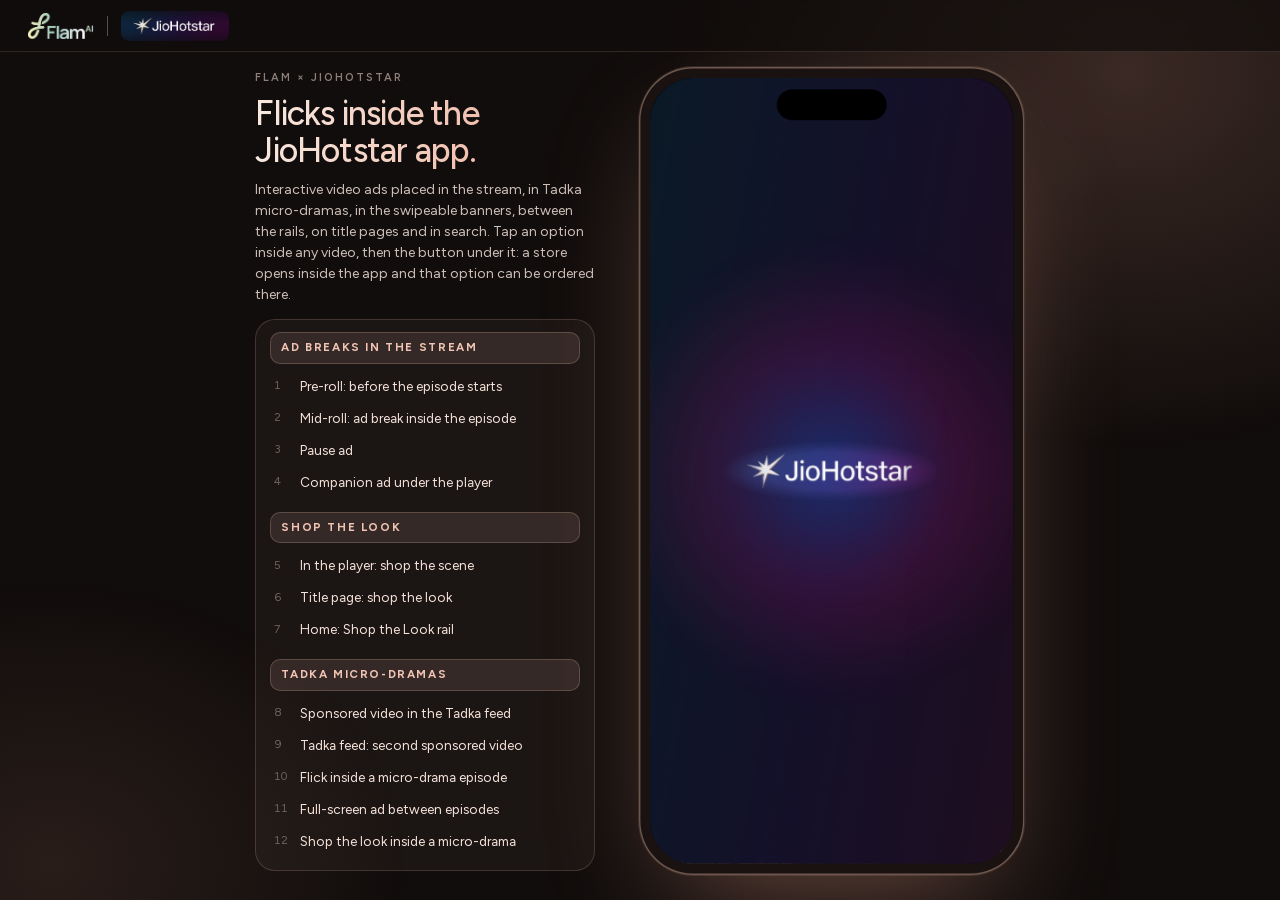
==== index.html @ ad0fd435 "Order inside JioHotstar: store sheet replaces the in-app browser; new tags, none repeated; 16:9 neck" ====
<!doctype html>
<html lang="en">
<head>
<meta charset="utf-8">
<meta name="robots" content="noindex, nofollow">
<meta name="viewport" content="width=device-width, initial-scale=1, viewport-fit=cover">
<meta name="theme-color" content="#0f1014">
<link rel="preconnect" href="https://flicks.flamapp.live" crossorigin>
<link rel="preconnect" href="https://native-ads-dev.appless.workers.dev" crossorigin>
<title>Flicks on JioHotstar</title>
<style>
@font-face{font-family:'Figtree';font-style:normal;font-weight:400 700;font-display:swap;src:url([data-uri]) format('woff2')}
:root{
  --bg:#0f1014;--card:#1b1c22;--card2:#25272f;--line:#2b2d36;--tx:#f2f3f5;--tx2:#b3b7c2;--tx3:#7d8290;
  --blue:#1a6dff;--pink:#e3138b;--grad:linear-gradient(90deg,#1273ff 0%,#7b3cf0 55%,#e3138b 100%);
  --font:-apple-system,BlinkMacSystemFont,"Inter","Segoe UI",Roboto,Helvetica,Arial,sans-serif;
}
*{box-sizing:border-box;-webkit-tap-highlight-color:transparent}
html,body{margin:0;height:100%}
body{color:var(--tx);font:14px/1.35 var(--font);-webkit-font-smoothing:antialiased;overflow:hidden}
button{font:inherit;color:inherit;background:none;border:0;padding:0;cursor:pointer;text-align:inherit}
svg{display:block}input{font:inherit;color:inherit}em{font-style:normal}h1,h2,h3,h4,p{margin:0}
[hidden]{display:none!important}

/* ============ page: side panel + phone ============ */
.page{height:100vh;height:100dvh;display:flex;align-items:center;justify-content:center;gap:44px;padding:20px}
.side{display:flex;flex-direction:column;font-family:'Figtree',var(--font)}
.glist{margin-top:14px;overflow-y:auto;scrollbar-width:thin}
.glist h6{display:flex;align-items:center;gap:6px;text-transform:uppercase}
.gitem{display:flex;gap:9px;align-items:center;width:100%;min-height:32px;padding:5px 10px}
.gitem .n{width:17px;flex:none;font-size:11.5px;font-variant-numeric:tabular-nums}
.phone-slot{position:relative;flex:none}
.phone{position:absolute;left:0;top:0;width:414px;height:868px;padding:12px;border-radius:58px;transform-origin:0 0}
.phone::after{content:"";position:absolute;top:24px;left:50%;width:118px;height:33px;margin-left:-59px;border-radius:20px;background:#000;z-index:80;pointer-events:none}
.gpill,.sx,.gscrim{display:none}

/* ============ app shell ============ */
#app{position:relative;width:390px;height:844px;border-radius:46px;overflow:hidden;background:var(--bg);isolation:isolate}
.sbar{position:absolute;left:0;right:0;top:0;height:50px;display:flex;align-items:center;justify-content:space-between;padding:4px 30px 0 36px;font-weight:650;font-size:15.5px;z-index:70;pointer-events:none;color:#fff}
.sbar .ic{display:flex;gap:6px;align-items:center}
#view{position:absolute;inset:0}
.screen{position:absolute;inset:0;display:flex;flex-direction:column;background:var(--bg)}
.screen.enter{animation:enter .26s cubic-bezier(.2,.8,.2,1)}
.screen.enter-back{animation:enterb .22s cubic-bezier(.2,.8,.2,1)}
@keyframes enter{from{transform:translateX(26px);opacity:.3}to{transform:none;opacity:1}}
@keyframes enterb{from{transform:translateX(-18px);opacity:.4}to{transform:none;opacity:1}}
.stpad{height:50px;flex:none;background:#000}
.top{flex:none;position:relative;z-index:6;background:#000}
.scr{flex:1;overflow-y:auto;overflow-x:hidden;scrollbar-width:none;overscroll-behavior:contain;padding-bottom:128px}
.title .scr,.prod .scr,.watch .scr{padding-bottom:28px}
.scr::-webkit-scrollbar,.row::-webkit-scrollbar,.hero::-webkit-scrollbar,.chips::-webkit-scrollbar,.pager::-webkit-scrollbar{display:none}

/* cuts from the real app, with tap zones */
.slice{position:relative;display:block;width:100%;overflow:hidden}
.slice img{position:absolute;inset:0;width:100%;height:100%;display:block;user-select:none;-webkit-user-select:none}
.hs{position:absolute;border-radius:10px}
.hs:active{background:rgba(255,255,255,.1)}

/* rails */
.sec{padding:14px 0 2px}
.sec h2,.fyh h2,.sh{font-size:16px;font-weight:600;letter-spacing:-.1px;padding:0 12px;margin-bottom:9px}
.sec .sub{font-size:11.5px;color:var(--tx3);padding:0 12px;margin:-5px 0 9px}
.row{display:flex;gap:4px;overflow-x:auto;padding:0 12px 4px;scroll-snap-type:x proximity;scroll-padding:0 12px;scrollbar-width:none;align-items:flex-start}
.row>*{flex:none;scroll-snap-align:start}
.po{width:120px;aspect-ratio:3/4;border-radius:5px;overflow:hidden;background:var(--card);display:block}
.po img,.lt img,.tt img,.ban img{width:100%;height:100%;object-fit:cover;display:block}
.po.tall{aspect-ratio:372/513}
.po:active,.lt:active,.tt:active{filter:brightness(.8)}
.lt{width:182px;display:flex;flex-direction:column;gap:6px}
.lt img{aspect-ratio:564/317;height:auto;border-radius:5px}
.lt span{font-size:11.5px;color:var(--tx2);line-height:1.3;padding:0 2px;display:-webkit-box;-webkit-line-clamp:2;-webkit-box-orient:vertical;overflow:hidden}
.tt{width:120px;border-radius:5px;overflow:hidden;background:var(--card)}
.t10{gap:0}
.tn{display:flex;align-items:flex-end;width:146px}
.tn b{font-size:62px;line-height:.78;font-weight:800;color:var(--bg);-webkit-text-stroke:2px #d7d9df;letter-spacing:-4px;width:36px;text-align:right;margin-right:-6px;position:relative;z-index:1;font-family:Arial,Helvetica,sans-serif}
.tn .po{width:116px}
.chips{display:flex;gap:6px;overflow-x:auto;padding:0 12px 10px;scrollbar-width:none}
.chip{flex:none;height:28px;padding:0 12px;border-radius:7px;border:1px solid #33363f;font-size:12px;color:var(--tx2);background:#17181d;display:flex;align-items:center}
.chip.on{border-color:#e8e9ee;color:#fff;background:#24262d;font-weight:600}
.ban{display:block;width:calc(100% - 24px);margin:12px 12px 2px;border-radius:8px;overflow:hidden}
.ban img{height:auto}

/* Flick slot */
.flick{position:relative;width:100%;aspect-ratio:1/1;overflow:hidden;background:#15161b}
.flick.tall{aspect-ratio:9/16}
.flick.wide{aspect-ratio:16/9}
.flick.r43{aspect-ratio:4/3}
.flick iframe{position:absolute;left:0;top:0;border:0;display:block;transform-origin:0 0}
.fstate{position:absolute;inset:0;display:grid;place-items:center;pointer-events:none;transition:opacity .4s;background:linear-gradient(100deg,#17181d 30%,#262830 50%,#17181d 70%);background-size:300% 100%;animation:shim 1.3s linear infinite;z-index:2}
@keyframes shim{from{background-position:120% 0}to{background-position:-80% 0}}
.fstate.hide{opacity:0}
.fstate.err{animation:none;background:#1d1416;color:#ffc9c9;pointer-events:auto;padding:14px;text-align:center;font-size:12px;line-height:1.45}
.fstate.err b{display:block;font-size:13.5px;margin-bottom:4px;color:#fff}
.fretry{margin-top:8px;display:inline-block;background:#fff;color:#111;border-radius:999px;padding:6px 14px;font-weight:700;font-size:12px;pointer-events:auto}
.fwarn{position:absolute;left:8px;top:8px;font-size:11px;background:#fff6db;color:#6b4c00;border-radius:999px;padding:4px 10px;z-index:3;font-weight:700}
.av{width:28px;height:28px;border-radius:7px;display:grid;place-items:center;color:#fff;font-size:9px;font-weight:900;letter-spacing:-.2px;flex:none;font-style:normal}
.dots{display:flex;gap:4px;align-items:center;margin-left:auto;flex:none}.dots i{width:5px;height:5px;border-radius:50%;background:#555a66;transition:.2s}.dots i.on{background:#fff;width:13px;border-radius:3px}
.pop{animation:pop .45s ease-out}
@keyframes pop{30%{background-color:rgba(255,255,255,.12)}}
.wbtn{height:42px;border-radius:8px;background:#f2f3f5;color:#111318;font-weight:700;font-size:14px;display:flex;align-items:center;justify-content:center;gap:6px;padding:0 16px;width:100%}
.wbtn.sm{height:34px;font-size:12.5px;width:auto;padding:0 14px;flex:none}
.wbtn.ghost{background:rgba(255,255,255,.1);color:#fff;box-shadow:0 0 0 1px rgba(255,255,255,.16) inset}
.wbtn:active,.mbtn:active{filter:brightness(.85)}
.mbtn{height:32px;padding:0 13px;border-radius:7px;background:#2c2e37;color:#fff;font-size:12px;font-weight:600;flex:none;box-shadow:0 0 0 1px rgba(255,255,255,.08) inset}
.spill{font-size:10px;font-weight:700;color:#fff;background:rgba(255,255,255,.14);border-radius:5px;padding:2px 7px;letter-spacing:.02em}

/* swipeable rows: masthead and For You */
.hero{display:flex;gap:10px;overflow-x:auto;padding:10px 12px 6px;scroll-snap-type:x mandatory;scroll-padding:0 12px;scrollbar-width:none;align-items:flex-start}
.hero>*{flex:none;scroll-snap-align:start}
.mcard{width:316px;border-radius:10px;overflow:hidden;background:var(--card)}
.mcard.cut{width:366px}
.mstrip{display:flex;align-items:center;gap:10px;padding:9px 10px;background:var(--card)}
.mt{flex:1;min-width:0;display:flex;flex-direction:column;gap:1px}
.mt b{font-size:12.5px;font-weight:600;white-space:nowrap;overflow:hidden;text-overflow:ellipsis}
.mt span{font-size:10.5px;color:var(--tx3);white-space:nowrap;overflow:hidden;text-overflow:ellipsis}
.hdots{display:flex;gap:4px;justify-content:center;padding:2px 0 4px}.hdots i{width:5px;height:5px;border-radius:50%;background:#3c3f4a;transition:.2s}.hdots i.on{background:#fff;width:14px;border-radius:3px}
.fyh{display:flex;align-items:center;justify-content:space-between;padding:10px 12px 0}
.fyh h2{padding:0;margin:0}.fyh button{color:#d5d7de;width:32px;height:32px;display:grid;place-items:center}
.fcard{width:333px;border-radius:14px;overflow:hidden;background:var(--card)}
.fcard.ad{aspect-ratio:1030/1290;display:flex;flex-direction:column}
.fcard.ad .flick{flex:none}
.fb{flex:1;padding:8px 12px 10px;display:flex;flex-direction:column;justify-content:space-between;gap:4px;background:linear-gradient(#1b1c22,#15161b)}
.fl1{display:flex;align-items:center;gap:8px;font-size:13px}.fl1 .av{width:20px;height:20px;font-size:7px;border-radius:5px}
.fl2{font-size:12px;color:var(--tx2)}.fl2 b{color:#fff}
.fb .wbtn{height:36px}
.bill{margin:14px 12px 2px;border-radius:10px;overflow:hidden;background:var(--card)}

/* Shop the Look rail */
.looks{gap:8px}
.lcard{width:176px;border-radius:10px;overflow:hidden;background:var(--card)}
.lb{padding:8px 9px 10px;display:flex;flex-direction:column;gap:6px}
.l1{display:flex;align-items:center;gap:6px;font-size:12px}.l1 .av{width:18px;height:18px;font-size:6.500px;border-radius:5px}
.l1 b{white-space:nowrap;overflow:hidden;text-overflow:ellipsis}
.l2{display:flex;justify-content:space-between;font-size:12px;color:var(--tx2)}.l2 b{color:#fff}
.lb .wbtn.sm{width:100%}
.minis{display:flex;gap:6px;padding:10px 0}
.mini{flex:1;min-width:0;border-radius:8px;background:none;cursor:default;opacity:.62;padding:7px 8px;display:flex;flex-direction:column;gap:2px;font-size:11.5px;color:var(--tx2);box-shadow:0 0 0 1px transparent inset;transition:.15s}
.mini b{color:#fff;font-size:12.5px}
.mini.on{box-shadow:0 0 0 1px rgba(255,255,255,.5) inset;color:#fff;background:#2a2c35;opacity:1}

/* bottom bar and the floating filter */
.nav{position:absolute;left:0;right:0;bottom:0;height:78px;padding:0 4px 22px;display:flex;align-items:center;background:linear-gradient(rgba(15,16,20,.86),#0f1014 60%);backdrop-filter:blur(14px);-webkit-backdrop-filter:blur(14px);z-index:20}
.nb{flex:1;height:52px;display:flex;flex-direction:column;align-items:center;justify-content:center;gap:3px;color:#8b90a0;border-radius:6px}
.nb.on{color:#fff;background:linear-gradient(rgba(255,255,255,.2),rgba(255,255,255,.07))}
.nb span{font-size:9.5px;font-weight:600}
.nb .tk{font-size:19px;font-weight:900;line-height:1;font-family:Arial,Helvetica,sans-serif}
.fpill{position:absolute;left:0;right:0;bottom:88px;display:flex;justify-content:center;align-items:center;gap:8px;z-index:21;pointer-events:none}
.fpill>*{pointer-events:auto}
.fp{height:38px;border-radius:999px;background:rgba(48,44,92,.92);backdrop-filter:blur(10px);-webkit-backdrop-filter:blur(10px);display:flex;align-items:center;padding:0 6px;box-shadow:0 8px 22px rgba(0,0,0,.5),0 0 0 1px rgba(255,255,255,.08) inset}
.fp button{height:38px;padding:0 13px;font-size:12.5px;font-weight:600;color:#e6e6f4}
.fp button.on{color:#fff}
.fp i{color:#c9c9e6;padding:0 10px 0 4px}
.fx,.ask{height:38px;border-radius:999px;background:rgba(48,44,92,.92);display:flex;align-items:center;justify-content:center;gap:6px;color:#fff;box-shadow:0 8px 22px rgba(0,0,0,.5),0 0 0 1px rgba(255,255,255,.08) inset}
.fx{width:38px}.ask{padding:0 14px;font-size:12.5px;font-weight:600;background:linear-gradient(120deg,#1b2a86,#3a2aa8)}
.ask.round{width:38px;padding:0}

/* Tadka feed */
.tadka .scr{padding-top:6px}
.tkc{display:block;width:calc(100% - 24px);margin:0 12px 10px;border-radius:16px;overflow:hidden;position:relative;background:var(--card)}
.tkc.own{aspect-ratio:1134/1582}
.tkc.own img{width:100%;height:100%;object-fit:cover}
.tkc.own:not(.fr)::after{content:"";position:absolute;inset:55% 0 0;background:linear-gradient(transparent,rgba(0,0,0,.85))}
.bdg{position:absolute;left:10px;top:10px;background:rgba(20,20,26,.66);backdrop-filter:blur(6px);border-radius:7px;padding:4px 9px;font-size:11px;font-weight:600;z-index:2}
.tki{position:absolute;left:12px;bottom:12px;display:flex;flex-direction:column;gap:5px;z-index:2;font-size:11px}
.tki b{font-weight:600}.tki em{color:#e1e2e8}
.tkv{position:absolute;inset:0;opacity:0;transition:opacity .35s;z-index:0}.tkv.live{opacity:1}
.tkv video{width:100%;height:100%;object-fit:cover;display:block;background:#000}
.tkn{position:absolute;left:14px;right:60px;bottom:14px;z-index:2;display:flex;flex-direction:column;gap:4px;text-align:left}
.tkn b{font-size:22px;font-weight:800;letter-spacing:-.3px;text-shadow:0 2px 10px rgba(0,0,0,.7)}.tkn em{font-size:11.5px;color:#e1e2e8}
.tkc .pl{position:absolute;right:12px;bottom:12px;width:36px;height:36px;border-radius:50%;background:rgba(40,40,46,.8);display:grid;place-items:center;z-index:2}
.tkh{display:flex;align-items:center;gap:10px;padding:10px 12px}
.tkh>div{min-width:0;display:flex;flex-direction:column}.tkh b{font-size:13px;font-weight:600;white-space:nowrap;overflow:hidden;text-overflow:ellipsis}.tkh span{font-size:10.5px;color:var(--tx3)}
.tkf{padding:0 34px}.tkf .flick{border-radius:12px}
.tkb{display:flex;align-items:center;justify-content:space-between;gap:10px;padding:10px 12px 12px;font-size:12.5px;color:var(--tx2)}.tkb b{color:#fff}

.tkc.fr{background:linear-gradient(160deg,#3a1420,#120a14 60%)}
.tkc.fr img{position:absolute;inset:0}
.frt{position:absolute;inset:0;display:flex;flex-direction:column;align-items:center;justify-content:center;gap:6px;text-align:center;padding:20px}
.frt b{font-size:30px;font-weight:800;letter-spacing:-.5px}.frt em{font-size:13px;color:var(--tx2)}
/* Tadka player */
.rs.fr{background:#000}
.rfr{position:absolute;inset:50px 0 0;background:#000}.rfr iframe{position:absolute;inset:0;width:100%;height:100%;border:0;display:block}
.reel{background:#000}
.rback{position:absolute;left:10px;top:54px;z-index:30;width:36px;height:36px;border-radius:50%;background:rgba(0,0,0,.4);display:grid;place-items:center;transition:opacity .3s}
.reel.bare .rback{display:none}
.reel.quiet .rback{opacity:0;pointer-events:none}
.rrail,.rinfo>*,.rshade{transition:opacity .3s}
.rs.quiet .rrail,.rs.quiet .rshade,.rs.quiet .rinfo>*:not(.rprog){opacity:0;pointer-events:none}
.pager{position:absolute;inset:0;overflow-y:auto;scroll-snap-type:y mandatory;scrollbar-width:none;overscroll-behavior:contain}
.rs{position:relative;height:100%;scroll-snap-align:start;scroll-snap-stop:always;overflow:hidden}
.rbg{position:absolute;inset:0;overflow:hidden}
.rbg img{width:100%;height:100%;object-fit:cover;transform-origin:50% 40%}
.rs.on .rbg img{animation:kb 16s ease-in-out infinite alternate}
@keyframes kb{from{transform:scale(1)}to{transform:scale(1.12) translateY(-1.5%)}}
.rvid{position:absolute;inset:0;opacity:0;transition:opacity .3s}.rvid.live{opacity:1}
.rvid video{position:absolute;inset:0;width:100%;height:100%;object-fit:cover;background:#000;display:block}
.rvid video.nx{opacity:0;pointer-events:none}
.verr{position:absolute;inset:0;display:flex;flex-direction:column;align-items:center;justify-content:center;gap:10px;background:rgba(0,0,0,.6);font-size:13px;opacity:1}
.rvid:has(.verr){opacity:1}
.verr button{background:#fff;color:#111;border-radius:999px;padding:7px 16px;font-weight:700;font-size:12.5px}
.rshade{position:absolute;inset:0;background:linear-gradient(rgba(0,0,0,.45),transparent 18%,transparent 52%,rgba(0,0,0,.88));pointer-events:none}
.rrail{position:absolute;right:8px;bottom:190px;display:flex;flex-direction:column;gap:16px;z-index:3}
.rrail button{display:flex;flex-direction:column;align-items:center;gap:3px;font-size:10.5px;font-weight:600;text-shadow:0 1px 3px #000}
.rrail button.on svg{fill:#ff3d6e;stroke:#ff3d6e}
.rinfo{position:absolute;left:14px;right:14px;bottom:26px;z-index:3}
.rinfo h3{font-size:18px;font-weight:700;margin-bottom:3px}.rinfo p{font-size:12px;color:#dcdde3;margin-bottom:10px;padding-right:50px}
.shopchip,.scenechip{display:inline-flex;align-items:center;gap:6px;height:32px;padding:0 12px;border-radius:999px;background:rgba(255,255,255,.94);color:#111;font-size:12px;font-weight:700;box-shadow:0 6px 18px rgba(0,0,0,.4)}
.shopchip{margin-bottom:12px}
.langs{display:flex;gap:6px;margin-bottom:12px}
.langs button{height:30px;padding:0 12px;border-radius:999px;background:rgba(255,255,255,.14);font-size:12px;font-weight:600;backdrop-filter:blur(6px);-webkit-backdrop-filter:blur(6px)}
.langs button.on{background:#fff;color:#111}
.rprog{height:3px;border-radius:2px;background:rgba(255,255,255,.25);overflow:hidden}.rprog i{display:block;height:100%;width:0;background:#fff}
.rs.md.on:not(:has(video)) .rprog i{animation:prog 40s linear infinite}
@keyframes prog{to{width:100%}}
.rs.ad{display:flex;flex-direction:column;background:#0b0b0e;padding-top:50px}
.rah{display:flex;align-items:center;gap:10px;padding:6px 14px 8px 56px;flex:none}
.rah>div{display:flex;flex-direction:column}.rah b{font-size:13.5px}.rah span{font-size:11px;color:var(--tx3)}
.rfl{flex:1;min-height:0;display:flex;align-items:center;justify-content:center;border-radius:14px}
.rfl .flick{flex:none;border-radius:14px}
.raf{flex:none;padding:10px 14px 22px;display:flex;flex-direction:column;gap:8px}
.rv{font-size:12.5px;color:var(--tx2)}.rv b{color:#fff}
.rbt{display:flex;gap:8px}.rbt .wbtn{flex:1;height:40px;font-size:13px;padding:0 8px}

/* search */
.sbox{display:flex;align-items:center;gap:10px;margin:8px 12px 10px;height:42px;border-radius:9px;background:#2a2c35;padding:0 12px;color:#c9ccd6}
.sbox input{flex:1;min-width:0;background:none;border:0;outline:0;font-size:14.5px;color:#fff}
.sbox input::placeholder{color:#c0c3ce}
.sh{padding-top:10px}
.sgrid{display:grid;grid-template-columns:repeat(3,1fr);grid-auto-rows:160px;grid-auto-flow:dense;gap:4px;padding:0 12px}
.sgrid .po{width:auto;aspect-ratio:auto;height:100%}
.sgrid .po.big,.sad{grid-column:span 2;grid-row:span 2}
.sad{border-radius:5px;overflow:hidden;background:var(--card);display:flex;flex-direction:column}
.sad .flick{flex:none}
.sab{flex:1;display:flex;align-items:center;gap:8px;padding:0 10px;min-height:0}
.sab>div{flex:1;min-width:0;display:flex;flex-direction:column}.sab b{font-size:12.5px}.sab span{font-size:10.5px;color:var(--tx3);white-space:nowrap;overflow:hidden;text-overflow:ellipsis}
.sres,.comp,.look{margin:10px 12px 6px;border-radius:12px;background:var(--card);overflow:hidden;padding:0 12px 12px}
.sres .tkh,.comp .tkh{padding:10px 0}
.sres .flick,.comp .flick,.lbox .flick{border-radius:10px}
.srow{display:flex;align-items:center;gap:12px;width:100%;padding:8px 12px;color:var(--tx3)}
.srow .th{width:54px;height:72px;border-radius:5px;overflow:hidden;flex:none;background:var(--card)}.srow .th img{width:100%;height:100%;object-fit:cover}.srow .th.wide{width:96px;height:54px}
.srow>span:nth-child(2){flex:1;min-width:0;display:flex;flex-direction:column;gap:3px}
.srow b{color:#fff;font-size:14px;font-weight:600}.srow em{font-size:11.5px}
.srow.big{margin-top:6px;border-top:1px solid var(--line);border-bottom:1px solid var(--line);padding:14px 12px}
.srow .ic{width:40px;height:40px;border-radius:10px;background:var(--card2);display:grid;place-items:center;color:#fff;flex:none}

/* title page */
.thero{position:relative;margin:54px 12px 0;border-radius:12px;overflow:hidden;aspect-ratio:16/9;background:#000;display:grid;place-items:center}
.thero>img{position:relative;height:100%;width:auto;max-width:100%;object-fit:cover}
.thero.full>img{width:100%;height:100%;object-fit:cover}
.tblur{position:absolute;inset:-30px;background:center/cover;filter:blur(22px) brightness(.55)}
.tx{position:absolute;right:8px;top:8px;width:30px;height:30px;border-radius:50%;background:rgba(0,0,0,.45);display:grid;place-items:center}
.tlogo{display:grid;place-items:center;padding:8px 0 0}.tlogo img{width:118px;height:auto;mix-blend-mode:screen}
.tname{font-size:22px;font-weight:600;text-align:center;padding:16px 20px 2px}
.tmeta{text-align:center;font-size:11.5px;color:var(--tx2);padding:6px 12px 12px}
.watch-b,.watch{display:flex}
button.watch{margin:0 12px;width:calc(100% - 24px);height:44px;border-radius:7px;background:#e9eaee;color:#111;align-items:center;justify-content:center;gap:8px;font-size:14px}
button.watch span{font-weight:500;color:#333}
.ttags{display:flex;gap:10px;align-items:center;padding:16px 12px 8px;font-size:11.5px;font-weight:600;overflow:hidden;white-space:nowrap}
.ttags i{width:1px;height:11px;background:#555a66;flex:none}
.tdesc{font-size:12px;line-height:1.5;color:var(--tx3);padding:0 12px}
.tnote{font-size:12px;font-weight:600;padding:10px 12px 0}
.tacts{display:flex;gap:30px;padding:16px 22px 12px}
.tacts button{display:flex;flex-direction:column;align-items:center;gap:5px;font-size:10.5px;color:var(--tx2)}
.tacts button.on{color:#fff}.tacts i{height:22px;display:grid;place-items:center;color:#fff}
.look{padding-top:12px}
.lh{display:flex;align-items:center;margin-bottom:10px}.lh h2{font-size:16px;font-weight:600}.lh span{font-size:11px;color:var(--tx3)}
.seasons{display:flex;gap:22px;padding:14px 12px 0;border-bottom:1px solid var(--line);margin-bottom:6px}
.seasons button{padding-bottom:9px;font-size:12.5px;color:var(--tx2);border-bottom:2px solid transparent}
.seasons button.on{color:#fff;font-weight:700;border-color:#fff}
.eprow{display:flex;align-items:center;gap:12px;width:100%;padding:8px 12px}
.eth{position:relative;width:104px;aspect-ratio:16/9;border-radius:5px;overflow:hidden;flex:none;background:var(--card)}.eth img{width:100%;height:100%;object-fit:cover}
.eth i{position:absolute;left:5px;bottom:5px}
.eprow>span:nth-child(2){flex:1;min-width:0;display:flex;flex-direction:column;gap:4px}
.eprow b{font-size:13px;font-weight:600}.eprow em{font-size:11px;color:var(--tx3)}
.edl{color:#d5d7de;padding:8px}

/* watch page */
.watch{background:var(--bg)}
.pl{position:relative;flex:none;width:100%;aspect-ratio:16/9;background:#000;overflow:hidden;transition:aspect-ratio .3s ease}
.pl.ad{aspect-ratio:1/1}
.pl.ad.wide{aspect-ratio:16/9}
.pl.ad.r43{aspect-ratio:4/3}
.plst{position:absolute;inset:0}
.st{position:absolute;inset:0;background:center/cover no-repeat;opacity:0;transition:opacity 1.2s;animation:kb2 14s ease-in-out infinite alternate}
.plst.poster .st{background-size:contain;background-color:#07070a}
.st.on{opacity:1}
@keyframes kb2{from{transform:scale(1.02)}to{transform:scale(1.14) translateX(-1.5%)}}
.pl.paused .st{animation-play-state:paused}
.plui{position:absolute;inset:0;display:flex;flex-direction:column;justify-content:space-between;opacity:0;transition:opacity .25s;background:linear-gradient(rgba(0,0,0,.6),transparent 30%,transparent 62%,rgba(0,0,0,.72))}
.pl.ui .plui,.pl.paused .plui{opacity:1}
.pl:not(.ui):not(.paused) .plui button:not(.scenechip),.pl:not(.ui):not(.paused) .bar{pointer-events:none}
.pl.ad .plui,.pl.ad .plst{display:none}
.plt{display:flex;align-items:center;gap:8px;padding:8px 10px}
.plt>div{flex:1;min-width:0;display:flex;flex-direction:column}.plt b{font-size:13px;white-space:nowrap;overflow:hidden;text-overflow:ellipsis}.plt span{font-size:10.5px;color:#d5d7de}
.plt button{width:34px;height:34px;display:grid;place-items:center}
.plc{position:absolute;left:0;right:0;top:50%;transform:translateY(-50%);display:flex;justify-content:center;align-items:center;gap:34px}
.plc button{width:44px;height:44px;display:grid;place-items:center}
.plc .pp{width:54px;height:54px;border-radius:50%;background:rgba(0,0,0,.45)}.plc .pp svg{width:28px;height:28px}
.plb{display:flex;align-items:center;gap:10px;padding:0 12px 10px;font-size:11px;font-variant-numeric:tabular-nums}
.bar{flex:1;height:20px;position:relative;cursor:pointer}
.bar::before{content:"";position:absolute;left:0;right:0;top:8.500px;height:3px;border-radius:2px;background:rgba(255,255,255,.3)}
.bar i{position:absolute;left:0;top:8.500px;height:3px;border-radius:2px;background:var(--grad);width:0}
.bar u{position:absolute;top:7.500px;width:4px;height:5px;background:#ffd400;border-radius:1px;margin-left:-2px}
.bar em{position:absolute;top:4px;width:12px;height:12px;border-radius:50%;background:#fff;margin-left:-6px}
.scenechip{position:absolute;left:12px;bottom:40px;opacity:0;transform:translateY(8px);transition:.3s;pointer-events:none}
.scenechip.on{opacity:1;transform:none;pointer-events:auto}
.pl:not(.ui):not(.paused) .scenechip.on{opacity:1}
.pl:not(.ui):not(.paused) .plui{opacity:1;background:none}
.pl:not(.ui):not(.paused) .plt,.pl:not(.ui):not(.paused) .plc,.pl:not(.ui):not(.paused) .plb{opacity:0}
.plad{position:absolute;inset:0;display:none}.pl.ad .plad{display:block}
.adstrip{flex:none;display:none;background:var(--card);padding:9px 12px 10px;gap:8px;flex-direction:column;border-bottom:1px solid var(--line)}
.adstrip.on{display:flex}
.as1{display:flex;align-items:center;gap:9px}.as1 .av{width:24px;height:24px;font-size:8px}
.adk{font-size:10.500px;font-weight:800;background:#ffd400;color:#111;border-radius:4px;padding:2px 6px;flex:none}
.as2{display:flex;gap:8px}.as2 .wbtn{flex:1}
.skip{height:34px;padding:0 14px;border-radius:8px;background:rgba(255,255,255,.1);font-size:12.5px;font-weight:700;display:flex;align-items:center;gap:4px;box-shadow:0 0 0 1px rgba(255,255,255,.2) inset;min-width:104px;justify-content:center}
.skip:disabled{color:var(--tx3);cursor:default}
.winfo{padding:14px 12px 0}.winfo h1{font-size:18px;font-weight:600}.winfo span{font-size:12px;color:var(--tx2)}
.watch .tacts{gap:24px;padding:14px 16px 6px}
.pza{margin:10px 12px 0;border-radius:12px;background:var(--card);overflow:hidden;animation:fade .25s}
.pza .flick{width:100%}
.pzx{margin-left:auto;height:30px;padding:0 10px;border-radius:999px;background:rgba(255,255,255,.12);font-size:11.5px;font-weight:700;display:flex;align-items:center;gap:4px;flex:none}.pzx svg{width:13px;height:13px}
.pzb{display:flex;align-items:center;justify-content:space-between;padding:10px 12px;font-size:12.5px;color:var(--tx2)}
@keyframes fade{from{opacity:0}}

/* in-app browser */
/* sheets inside the phone */
#over{position:absolute;inset:0;z-index:90;display:none}
#over.on{display:block}
.scrim{position:absolute;inset:0;background:rgba(0,0,0,.6);animation:fade .2s}
.sheet{position:absolute;left:0;right:0;bottom:0;background:#1b1c22;border-radius:20px 20px 0 0;padding:8px 14px 26px;animation:up .28s cubic-bezier(.2,.8,.2,1);max-height:88%;display:flex;flex-direction:column}
@keyframes up{from{transform:translateY(100%)}}
.grab{width:38px;height:4px;border-radius:2px;background:#4a4d59;margin:0 auto 10px;flex:none}
.shx{position:absolute;right:12px;top:14px;width:30px;height:30px;border-radius:50%;background:rgba(255,255,255,.1);display:grid;place-items:center}
.shh{display:flex;gap:10px;align-items:center;padding-right:40px;margin-bottom:12px;flex:none}
.shh>div{display:flex;flex-direction:column;min-width:0}.shh b{font-size:14px}.shh span{font-size:11px;color:var(--tx3)}
.shb{display:flex;gap:12px;min-height:0;overflow-y:auto;scrollbar-width:none}
.shf{width:46%;flex:none}.shf .flick{border-radius:12px}
.shr{flex:1;min-width:0;display:flex;flex-direction:column;gap:8px}
.shr .minis{flex-direction:column;padding:0}.shr .mini{flex-direction:row;justify-content:space-between;align-items:center;padding:10px}
.shp{display:flex;flex-direction:column;gap:2px;font-size:12px;color:var(--tx2);padding:4px 2px;border-radius:8px;margin-top:auto}.shp b{font-size:18px;color:#fff}
.sheet.leave{padding-bottom:28px;gap:10px}
.lvh{display:flex;align-items:center;gap:10px;font-size:14px}
.leave h3{font-size:18px}.leave p{font-size:13px;color:var(--tx2);line-height:1.5;margin-bottom:6px}.leave p b{color:#fff}

/* launch screen */
#splash{position:absolute;inset:0;z-index:300;display:grid;place-items:center;overflow:hidden;background:linear-gradient(100deg,#0b1a27 0%,#14112a 50%,#1f0e20 100%);transition:opacity .42s ease,transform .42s ease}
#splash.out{opacity:0;transform:scale(1.04);pointer-events:none}
#splash i{position:absolute;width:420px;height:420px;border-radius:50%;background:radial-gradient(closest-side,rgba(26,109,255,.42),rgba(227,19,139,.2) 55%,transparent);filter:blur(18px);animation:spglow 1.9s ease-out both}
#splash img{position:relative;width:236px;height:auto;mix-blend-mode:screen;-webkit-mask-image:radial-gradient(ellipse 50% 50% at center,#000 62%,transparent 100%);mask-image:radial-gradient(ellipse 50% 50% at center,#000 62%,transparent 100%);animation:splogo 1.5s cubic-bezier(.2,.8,.2,1) both}
@keyframes splogo{0%{opacity:0;transform:scale(.8)}45%{opacity:1}100%{opacity:1;transform:scale(1)}}
@keyframes spglow{0%{opacity:0;transform:scale(.4)}50%{opacity:1}100%{opacity:.75;transform:scale(1.15)}}
body.splash .gpill{display:none}
#toast{position:absolute;left:50%;bottom:140px;transform:translate(-50%,20px);background:#f2f3f5;color:#111;border-radius:12px;padding:10px 14px;font-size:13px;font-weight:600;opacity:0;pointer-events:none;transition:.22s;z-index:120;max-width:84%;text-align:center;box-shadow:0 10px 30px rgba(0,0,0,.5)}
#toast.on{opacity:1;transform:translate(-50%,0)}
.pulse{animation:pulsef 2.6s ease-out 1;outline:3px solid transparent;outline-offset:2px}
@keyframes pulsef{10%{outline-color:#E39C86}70%{outline-color:#E39C86}100%{outline-color:rgba(227,156,134,0)}}

/* ================= Flam house style for the page around the phone ================= */
:root{--f-bg:#110D0C;--f-card:#1A1210;--f-text:#F6E3DA;--f-acc:#F2C4B3;--f-2:#CDBFB8;--f-mute:#8E7F78;--f-dim:#6F625C}
body{background:var(--f-bg)}
body::before{content:"";position:fixed;inset:0;pointer-events:none;background:radial-gradient(52% 60% at 88% 8%,rgba(227,156,134,.20),transparent 70%),radial-gradient(40% 45% at 4% 96%,rgba(217,147,124,.12),transparent 70%)}
.fhdr{position:fixed;left:0;right:0;top:0;height:52px;z-index:150;display:flex;align-items:center;padding:0 28px;border-bottom:1px solid rgba(242,196,179,.14);background:rgba(17,13,12,.72);backdrop-filter:blur(10px);-webkit-backdrop-filter:blur(10px)}
.fhdr .lock{display:flex;align-items:center;gap:13px}
.fhdr #flamLogo{height:26px;width:auto;display:block}
.fhdr .dv{width:1px;height:20px;background:rgba(246,227,218,.3)}
.fhdr #jhLogo{height:30px;width:auto;display:block;border-radius:8px}
.page{padding-top:62px;position:relative}
.side{width:340px;max-height:calc(100vh - 100px)}
.side .kick{color:var(--f-mute);font-weight:600;letter-spacing:.18em;font-size:11px;text-transform:uppercase}
.side h1{font-weight:500;font-size:34px;line-height:1.08;letter-spacing:-.8px;margin:10px 0 10px;background:linear-gradient(95deg,#F8E9E1 0%,#F2C4B3 60%,#E39C86 100%);-webkit-background-clip:text;background-clip:text;color:transparent}
.side p{margin:0;color:var(--f-2);font-size:14px;line-height:1.5}
.glist{background:rgba(242,196,179,.045);border:1px solid rgba(242,196,179,.18);border-radius:20px;padding:8px;scrollbar-color:rgba(242,196,179,.3) transparent}
.glist h6{color:var(--f-acc);font-weight:700;font-size:11.5px;letter-spacing:.14em;margin:14px 6px 6px;padding:7px 10px;border-radius:10px;background:rgba(242,196,179,.12);border:1px solid rgba(242,196,179,.22)}
.glist h6:first-child{margin-top:4px}
.gitem{color:var(--f-text);font-size:13.5px;border-radius:12px}
.gitem:hover{background:rgba(242,196,179,.08)}
.gitem.cur{background:rgba(242,196,179,.14);color:var(--f-acc);font-weight:600}
.gitem .n{color:var(--f-dim)}
.phone{background:var(--f-card);box-shadow:0 0 0 1.5px rgba(242,196,179,.38) inset,0 0 0 1px rgba(242,196,179,.12),0 50px 130px -40px rgba(227,156,134,.45)}

/* ============ phones: no frame, the app fills the screen ============ */
@media (max-width:860px){
  body{background:var(--bg)}body::before{display:none}
  .fhdr{display:none}
  .page{padding:0;display:block}
  .phone-slot{width:100%!important;height:100dvh!important}
  .phone{position:relative;width:auto;height:100dvh;padding:0;border-radius:0;background:none;box-shadow:none;transform:none!important}
  .phone::after{display:none}
  #app{width:100%;height:100dvh;border-radius:0}
  .sbar{display:none}
  .stpad{height:env(safe-area-inset-top)}
  .thero{margin-top:calc(10px + env(safe-area-inset-top))}
  .rback{top:calc(10px + env(safe-area-inset-top))}
  .rs.ad{padding-top:calc(6px + env(safe-area-inset-top))}
  .nav{height:calc(58px + env(safe-area-inset-bottom));padding-bottom:env(safe-area-inset-bottom)}
  .fpill{bottom:calc(68px + env(safe-area-inset-bottom))}
  .scr{padding-bottom:calc(112px + env(safe-area-inset-bottom))}
  .sheet,.raf{padding-bottom:max(16px,env(safe-area-inset-bottom))}
  .rinfo{bottom:max(18px,env(safe-area-inset-bottom))}
  .side{display:none;position:fixed;left:10px;right:10px;bottom:74px;width:auto;max-height:70vh;z-index:200;background:#1A1210;border:1px solid rgba(242,196,179,.28);border-radius:20px;padding:16px 14px 12px;box-shadow:0 24px 70px -10px rgba(0,0,0,.7)}
  .side.on{display:flex}
  .side h1{font-size:22px;padding-right:40px}.side p{display:none}
  .sx{display:grid;place-items:center;position:absolute;right:12px;top:12px;width:34px;height:34px;border-radius:50%;background:rgba(242,196,179,.14);border:1px solid rgba(242,196,179,.3);color:#F6E3DA;z-index:2}
  .glist{border:0;background:none;padding:0;margin-top:8px}
  .glist h6{color:#1A1210;background:linear-gradient(95deg,#F8E9E1 0%,#F2C4B3 70%,#E39C86 100%);border:0;letter-spacing:.1em;margin:14px 0 6px;padding:8px 12px}
  .gitem{color:#F6E3DA;font-size:14px;min-height:38px}
  .gitem.cur{background:rgba(242,196,179,.16);color:#F2C4B3}
  .gitem .n{color:#8E7F78}
  .gpill{display:flex;position:fixed;right:12px;bottom:calc(128px + env(safe-area-inset-bottom));z-index:190;align-items:center;gap:7px;height:40px;padding:0 13px;border-radius:999px;font-size:12.5px;touch-action:none;background:linear-gradient(#FBEFE9 0%,#F2C4B3 70%,#D9937C 100%);color:#1A1210;font-weight:700;font-family:'Figtree',var(--font);box-shadow:0 10px 26px -8px rgba(0,0,0,.65),0 0 0 1px rgba(26,18,16,.25)}
  .lowpill .gpill{bottom:calc(96px + env(safe-area-inset-bottom))}
  .toppill .gpill{bottom:auto;top:calc(8px + env(safe-area-inset-top))}
  .nopill .gpill{display:none}
  .rfr{inset:env(safe-area-inset-top) 0 0}
  .ovon .gpill{display:none}
  .gpill i{font-style:normal;background:#1A1210;color:#F2C4B3;border-radius:999px;font-size:11px;font-weight:800;min-width:20px;height:20px;display:grid;place-items:center;padding:0 5px}
  .gpill::after{content:"";position:absolute;inset:-3px;border-radius:999px;border:2px solid #F2C4B3;opacity:0;pointer-events:none}
  .gpill.hl{animation:blinkf 1.5s ease-in-out infinite}
  .gpill.hl::after{animation:ringf 1.5s ease-out infinite}
  @keyframes blinkf{0%,100%{transform:scale(1);filter:brightness(1)}50%{transform:scale(1.06);filter:brightness(1.12)}}
  @keyframes ringf{0%{opacity:.9;transform:scale(1)}100%{opacity:0;transform:scale(1.35,1.7)}}
  .gscrim.on{display:block;position:fixed;inset:0;z-index:195;background:rgba(0,0,0,.25)}
}
@media (prefers-reduced-motion:reduce){*{animation-duration:.01s!important;transition-duration:.01s!important}}

/* ---- tabs under the player, as in the app ---- */
.wtabs{display:flex;gap:20px;padding:4px 14px 0;margin-bottom:10px;overflow-x:auto;scrollbar-width:none;border-bottom:1px solid rgba(255,255,255,.08)}
.wtabs::-webkit-scrollbar{display:none}
.wtabs button{flex:none;display:flex;align-items:center;gap:6px;padding:9px 0 10px;font-size:13.5px;color:#a3a7b3;border-bottom:2px solid transparent;white-space:nowrap}
.wtabs button.on{color:#fff;font-weight:600;border-color:#fff}
.wtabs i{width:15px;height:15px;border-radius:4px;display:block}
/* ---- the store that opens inside the app: product, cart, phone number, OTP, order placed ---- */
.sto{position:absolute;left:0;right:0;bottom:0;display:flex;flex-direction:column;background:#f1f2f6;color:#1b1d24;border-radius:16px 16px 0 0;overflow:hidden;animation:up .3s cubic-bezier(.2,.8,.2,1)}
.stoh{flex:none;height:46px;display:flex;align-items:center;gap:9px;padding:0 6px 0 14px;background:#15161b;color:#fff}
.stoh b{flex:1;font-size:14.5px;font-weight:600}
.stoh button{width:40px;height:40px;display:grid;place-items:center;color:#d5d7de}
.stoh .av{width:24px;height:24px;border-radius:6px;font-size:9px}
.stlg{width:24px;height:24px;border-radius:6px;background:var(--sc);display:grid;place-items:center;font-style:normal;font-weight:800;font-size:13px;color:#fff}
.stob{flex:1;min-height:0;display:flex;flex-direction:column;position:relative}
.stsp{flex:1;display:flex;flex-direction:column;align-items:center;justify-content:center;gap:10px;background:#fff;color:var(--sc)}
.stsp i{width:64px;height:64px;border-radius:50%;border:4px solid rgba(0,0,0,.08);border-top-color:var(--sc);animation:stspin .8s linear infinite}
.stsp b{font-size:21px;font-weight:800;letter-spacing:-.2px}
.stsp span{font-size:13.5px;font-weight:600}
@keyframes stspin{to{transform:rotate(360deg)}}
.stloc{flex:none;padding:11px 16px 9px;background:#fff;display:flex;flex-direction:column;gap:1px;border-bottom:1px solid #e6e8ee}
.stloc b{font-size:14px;font-weight:700}.stloc span{font-size:11.5px;color:#6b7080}
.stbar{flex:none;height:46px;display:flex;align-items:center;gap:4px;padding:0 6px;background:#fff;border-bottom:1px solid #e6e8ee}
.stbar button{width:38px;height:38px;display:grid;place-items:center;color:#1b1d24}
.stbar b{font-size:14.5px;font-weight:600;white-space:nowrap;overflow:hidden;text-overflow:ellipsis}
.stsc{flex:1;min-height:0;overflow-y:auto;padding:12px;display:flex;flex-direction:column;gap:10px;scrollbar-width:none}
.stsc.pad{background:#fff;padding:22px 18px;gap:8px}
.stcard{background:#fff;border-radius:14px;padding:12px;display:flex;flex-direction:column;gap:10px}
.stcard.big{flex-direction:row;flex-wrap:wrap;align-items:center;gap:12px}
.stim{width:64px;height:64px;border-radius:12px;overflow:hidden;background:#eceef3;display:grid;place-items:center;flex:none}
.stim img{width:100%;height:100%;object-fit:cover;display:block}
.stim .av{width:100%;height:100%;border-radius:0;font-size:15px}
.stcard.big .stim{width:96px;height:96px}
.stnm{flex:1;min-width:0;display:flex;flex-direction:column;gap:3px}
.stnm b{font-size:14.5px;font-weight:600;line-height:1.25}.stnm span{font-size:12px;color:#6b7080}
.stpr{flex-basis:100%;display:flex;align-items:center;justify-content:space-between;padding-top:10px;border-top:1px solid #eceef3}
.stpr>b{font-size:17px;font-weight:700}
.stq{display:flex;align-items:center;border:1.5px solid var(--sc);border-radius:9px;overflow:hidden;flex:none}
.stq button{width:30px;height:30px;font-size:17px;font-weight:600;color:var(--sc);display:grid;place-items:center}
.stq b{min-width:22px;text-align:center;font-size:13.5px;font-weight:700;color:var(--sc)}
.steta{font-size:13px;font-weight:700;text-transform:capitalize}
.stln{display:flex;align-items:center;gap:10px}
.stln .stim{width:46px;height:46px;border-radius:9px}
.stln .stnm b{font-size:13px}
.stln em{font-style:normal;font-size:13.5px;font-weight:600;min-width:52px;text-align:right}
.stcard.bill{gap:7px}
.stcard.bill h6{margin:0 0 2px;font-size:11px;letter-spacing:.8px;text-transform:uppercase;color:#6b7080;font-weight:700}
.stcard.bill p{margin:0;display:flex;justify-content:space-between;font-size:13px;color:#3d4250}
.stcard.bill p b{font-weight:600;color:#1b1d24}.stcard.bill .free{color:#1a9a55}
.stcard.bill .tot{padding-top:8px;border-top:1px dashed #d9dce4;font-size:14.5px}.stcard.bill .tot b{font-weight:700}
.stft{flex:none;background:#fff;padding:10px 14px max(14px,env(safe-area-inset-bottom));display:flex;flex-direction:column;gap:8px;box-shadow:0 -4px 16px rgba(20,24,40,.08)}
.stft.two{flex-direction:row;align-items:center;justify-content:space-between}
.stft.two div{display:flex;flex-direction:column}.stft.two div b{font-size:13.5px;font-weight:700}.stft.two div span{font-size:12px;color:#6b7080}
.stft.two .stbtn{width:auto;padding:0 26px}
.stfl{font-size:13px;font-weight:600}
.stbtn{width:100%;height:46px;border-radius:11px;background:var(--sc);color:#fff;font-size:14.5px;font-weight:700;display:grid;place-items:center;flex:none}
.stbtn:disabled{opacity:.38}
.stlb{font-size:10.5px;letter-spacing:.8px;text-transform:uppercase;color:#6b7080;font-weight:700}
.stin{display:flex;align-items:center;gap:10px;border-bottom:2px solid var(--sc);padding:8px 0 9px;margin-bottom:16px}
.stin span{font-size:17px;font-weight:600}
.stin input{flex:1;min-width:0;border:0;outline:0;background:none;font:inherit;font-size:19px;font-weight:600;color:#1b1d24;letter-spacing:.5px}
.stin.otp input{letter-spacing:9px;font-size:22px}
.stdn{flex:1;display:flex;flex-direction:column;align-items:center;justify-content:center;gap:10px;padding:26px;text-align:center;background:#fff}
.stdn i{width:64px;height:64px;border-radius:50%;background:#1a9a55;color:#fff;display:grid;place-items:center;animation:stpop .35s cubic-bezier(.2,1.4,.4,1)}
.stdn i svg{width:30px;height:30px}
.stdn>b{font-size:21px;font-weight:800}
.stdn span{font-size:13px;line-height:1.5;color:#4a4f5c;margin-bottom:12px}
.stdn .stbtn{max-width:240px}
@keyframes stpop{from{transform:scale(.4);opacity:0}to{transform:none;opacity:1}}

</style>
</head>
<body class="splash">
<header class="fhdr"><div class="lock"><img id="flamLogo" alt="Flam AI"><span class="dv"></span><img id="jhLogo" alt="JioHotstar"></div></header>
<div class="page">
  <aside class="side" id="side" aria-label="Ad slots">
    <button class="sx" onclick="toggleGuide(false)" aria-label="Close"><svg width="16" height="16" viewBox="0 0 24 24" fill="none" stroke="currentColor" stroke-width="2.2" stroke-linecap="round"><path d="M6 6l12 12M18 6L6 18"/></svg></button>
    <span class="kick">Flam × JioHotstar</span>
    <h1>Flicks inside the JioHotstar app.</h1>
    <p>Interactive video ads placed in the stream, in Tadka micro-dramas, in the swipeable banners, between the rails, on title pages and in search. Tap an option inside any video, then the button under it: a store opens inside the app and that option can be ordered there.</p>
    <div class="glist" id="glist"></div>
  </aside>
  <div class="phone-slot" id="phoneSlot"><div class="phone" id="phone">
    <div id="app">
      <div class="sbar" aria-hidden="true"><span>9:41</span><span class="ic"><svg width="18" height="12" viewBox="0 0 18 12" fill="currentColor"><rect x="0" y="8" width="3" height="4" rx="1"/><rect x="5" y="5" width="3" height="7" rx="1"/><rect x="10" y="2" width="3" height="10" rx="1"/><rect x="15" y="0" width="3" height="12" rx="1"/></svg><svg width="25" height="12" viewBox="0 0 25 12" fill="none"><rect x=".5" y=".5" width="21" height="11" rx="3" stroke="currentColor" opacity=".5"/><rect x="2" y="2" width="17" height="8" rx="1.5" fill="currentColor"/><rect x="23" y="4" width="2" height="4" rx="1" fill="currentColor" opacity=".5"/></svg></span></div>
      <div id="view"></div>
      <div id="over"></div>
      <div id="toast" role="status" aria-live="polite"></div>
      <div id="splash" aria-hidden="true"><i></i><img id="splashLogo" alt=""></div>
    </div>
  </div></div>
</div>
<div class="gscrim" id="gscrim"></div>
<button class="gpill" id="gpill" aria-expanded="false" aria-controls="side">Ad slots <i id="gcount">0</i></button>
<script>
const IMG = {"b_arunachal": [780, 206, "[data-uri]"], "b_biggboss": [780, 204, "[data-uri]"], "b_karan": [780, 129, "[data-uri]"], "b_premier": [780, 204, "[data-uri]"], "bb_s0": [780, 439, "[data-uri]"], "bb_s1": [780, 439, "[data-uri]"], "bb_s2": [780, 439, "[data-uri]"], "c_colors": [240, 121, "[data-uri]"], "c_starplus": [240, 121, "[data-uri]"], "c_vijay": [240, 121, "[data-uri]"], "d_ep": [294, 180, "[data-uri]"], "d_logo": [330, 240, "[data-uri]"], "d_tr0": [780, 316, "[data-uri]"], "d_tr1": [780, 316, "[data-uri]"], "d_tr2": [780, 316, "[data-uri]"], "d_trfull": [780, 440, "[data-uri]"], "h_apsara": [660, 818, "[data-uri]"], "h_bethlehem": [660, 818, "[data-uri]"], "h_biggboss": [660, 827, "[data-uri]"], "h_bumrah": [660, 812, "[data-uri]"], "h_dhamaal": [660, 806, "[data-uri]"], "h_moana": [660, 827, "[data-uri]"], "h_obsession": [660, 818, "[data-uri]"], "h_queen": [660, 827, "[data-uri]"], "h_rcb": [660, 812, "[data-uri]"], "h_sandpaper": [660, 804, "[data-uri]"], "h_wtc": [660, 798, "[data-uri]"], "hd_home": [780, 136, "[data-uri]"], "hd_tadka": [780, 136, "[data-uri]"], "k_free": [780, 676, "[data-uri]"], "k_peacock": [780, 631, "[data-uri]"], "l_aaryavir": [372, 209, "[data-uri]"], "l_bb24": [372, 209, "[data-uri]"], "l_bbday72": [372, 209, "[data-uri]"], "l_dhoni7": [372, 209, "[data-uri]"], "l_drs": [372, 206, "[data-uri]"], "l_finishes": [372, 209, "[data-uri]"], "l_gut": [372, 206, "[data-uri]"], "l_irfan": [372, 209, "[data-uri]"], "l_kalakkal": [372, 209, "[data-uri]"], "l_mi": [372, 209, "[data-uri]"], "l_raina": [372, 209, "[data-uri]"], "l_rcb": [372, 209, "[data-uri]"], "l_sp1": [372, 210, "[data-uri]"], "l_sp2": [372, 210, "[data-uri]"], "l_stumpings": [372, 209, "[data-uri]"], "l_supersinger": [372, 209, "[data-uri]"], "l_t10a": [372, 207, "[data-uri]"], "l_t10b": [372, 207, "[data-uri]"], "l_virat": [372, 209, "[data-uri]"], "l_wtc": [372, 209, "[data-uri]"], "m_arunachal": [780, 442, "[data-uri]"], "m_dhaichaal": [780, 442, "[data-uri]"], "m_dilki": [780, 451, "[data-uri]"], "m_mahabharat": [780, 442, "[data-uri]"], "m_tv": [780, 435, "[data-uri]"], "o_ceo": [420, 752, "[data-uri]"], "o_delivery": [700, 1176, "[data-uri]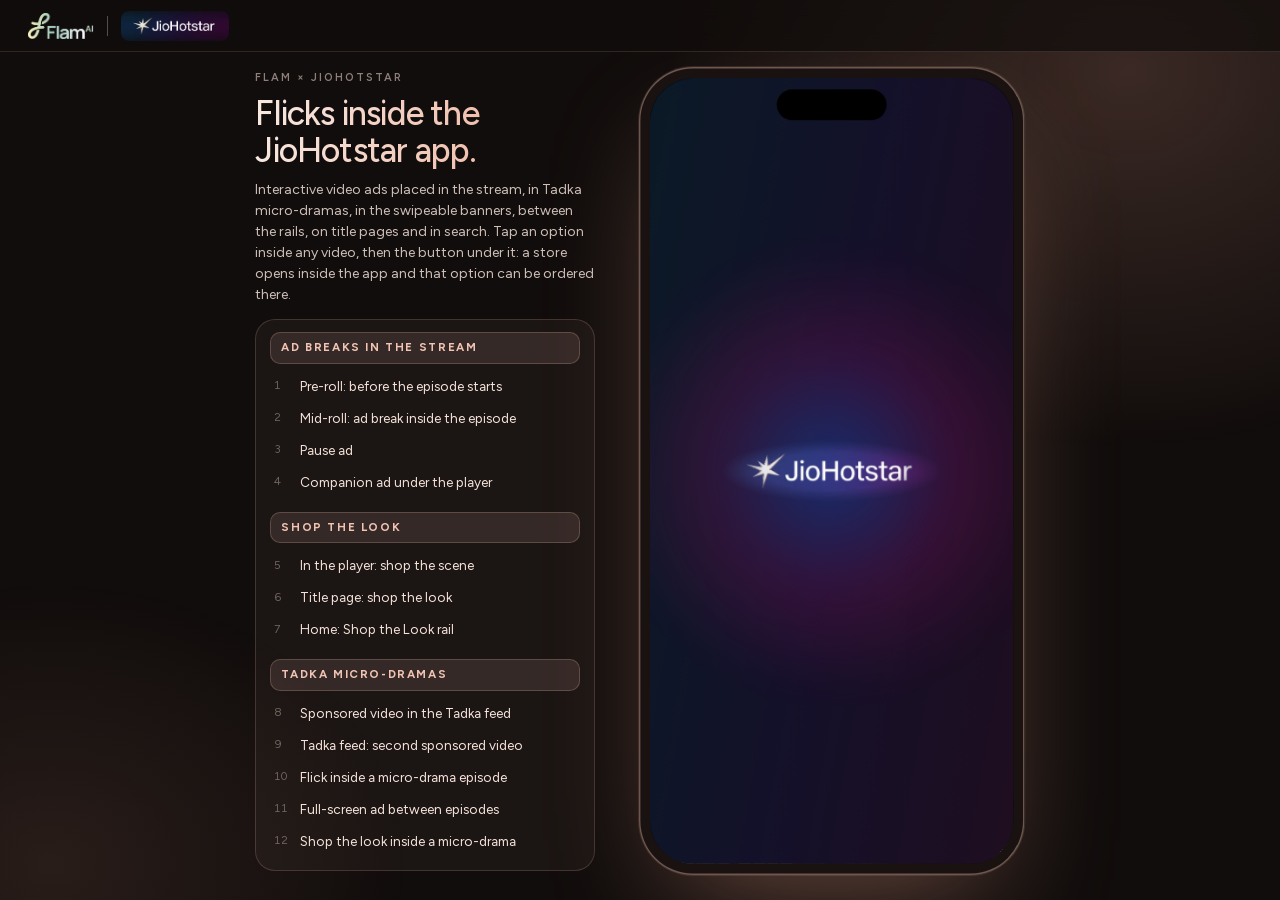
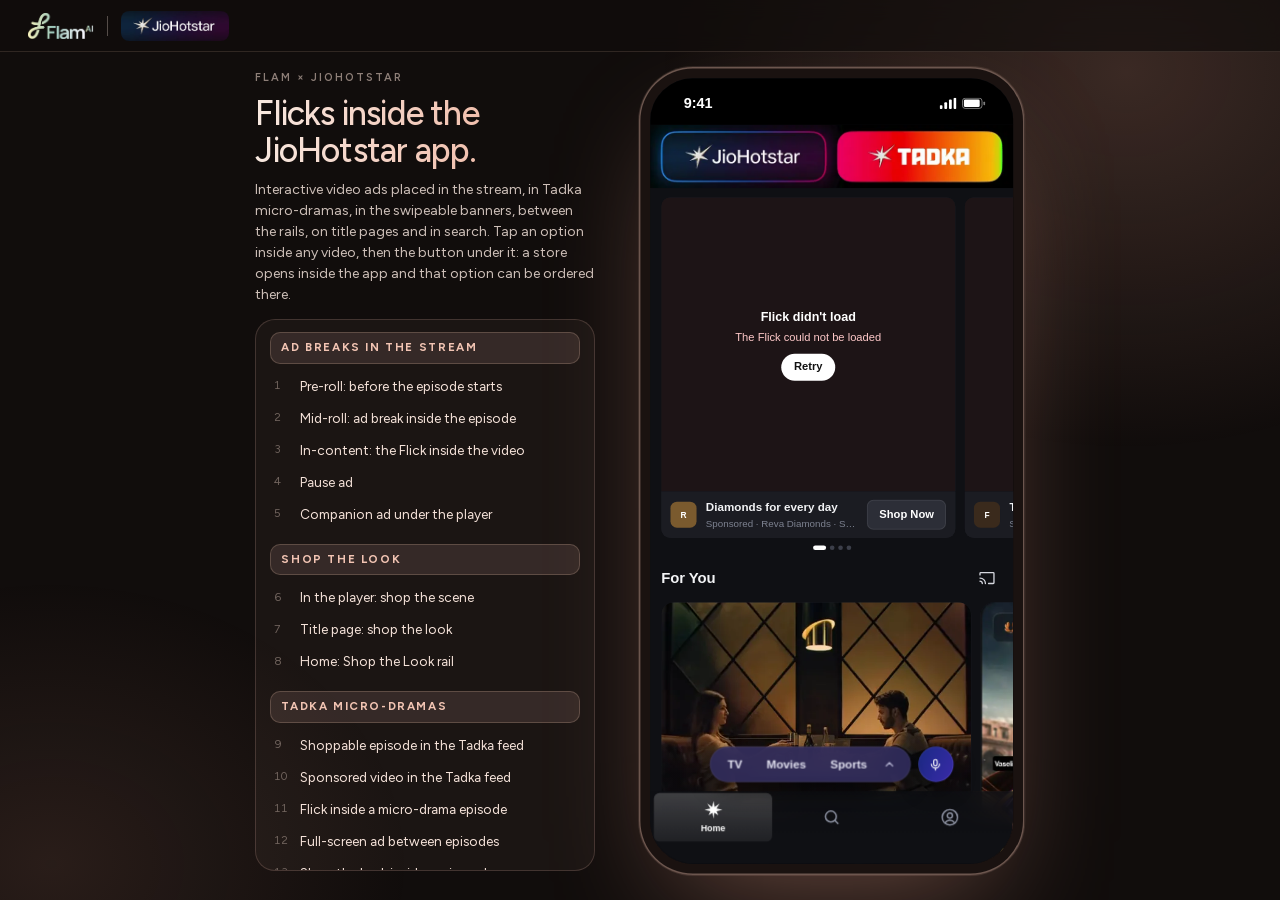
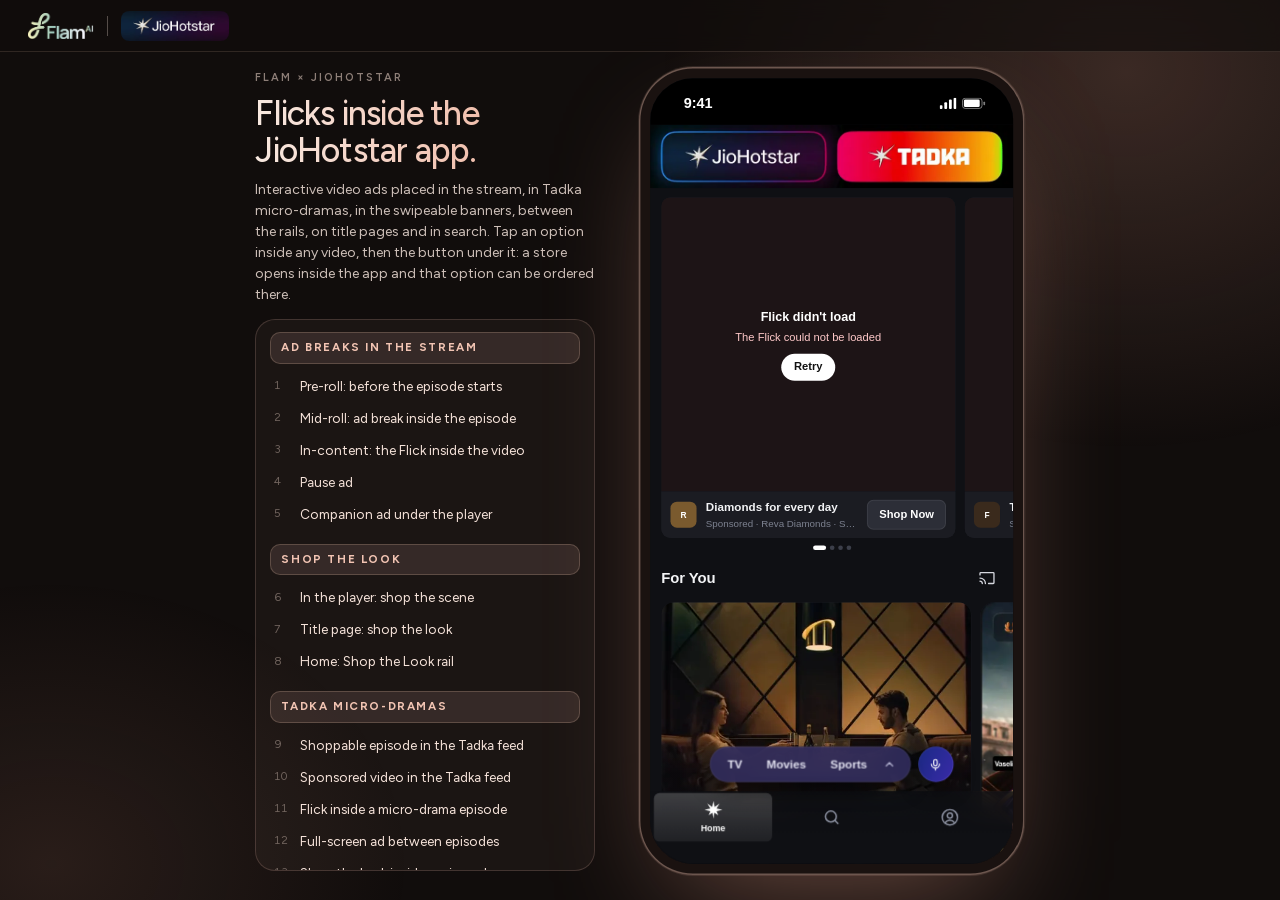
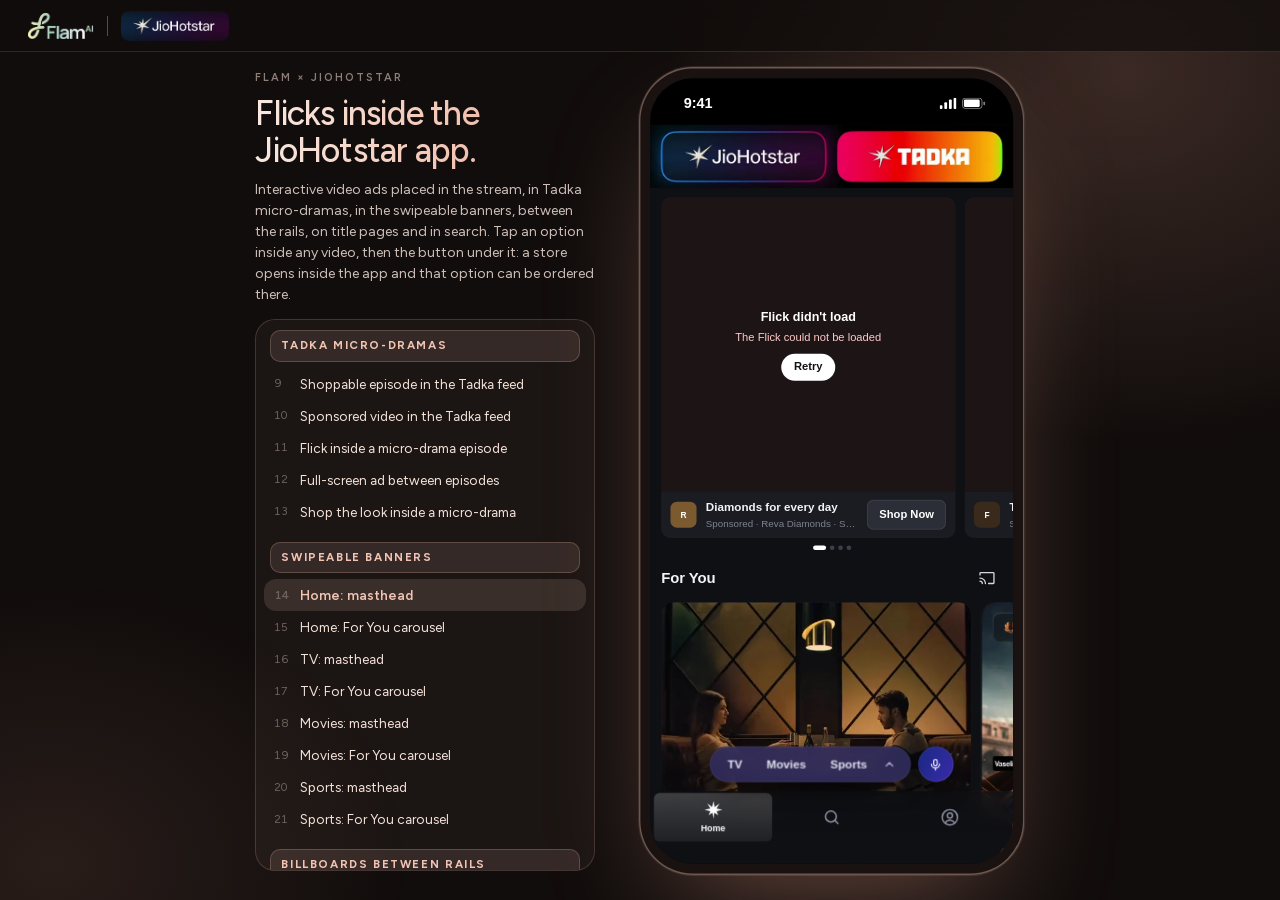
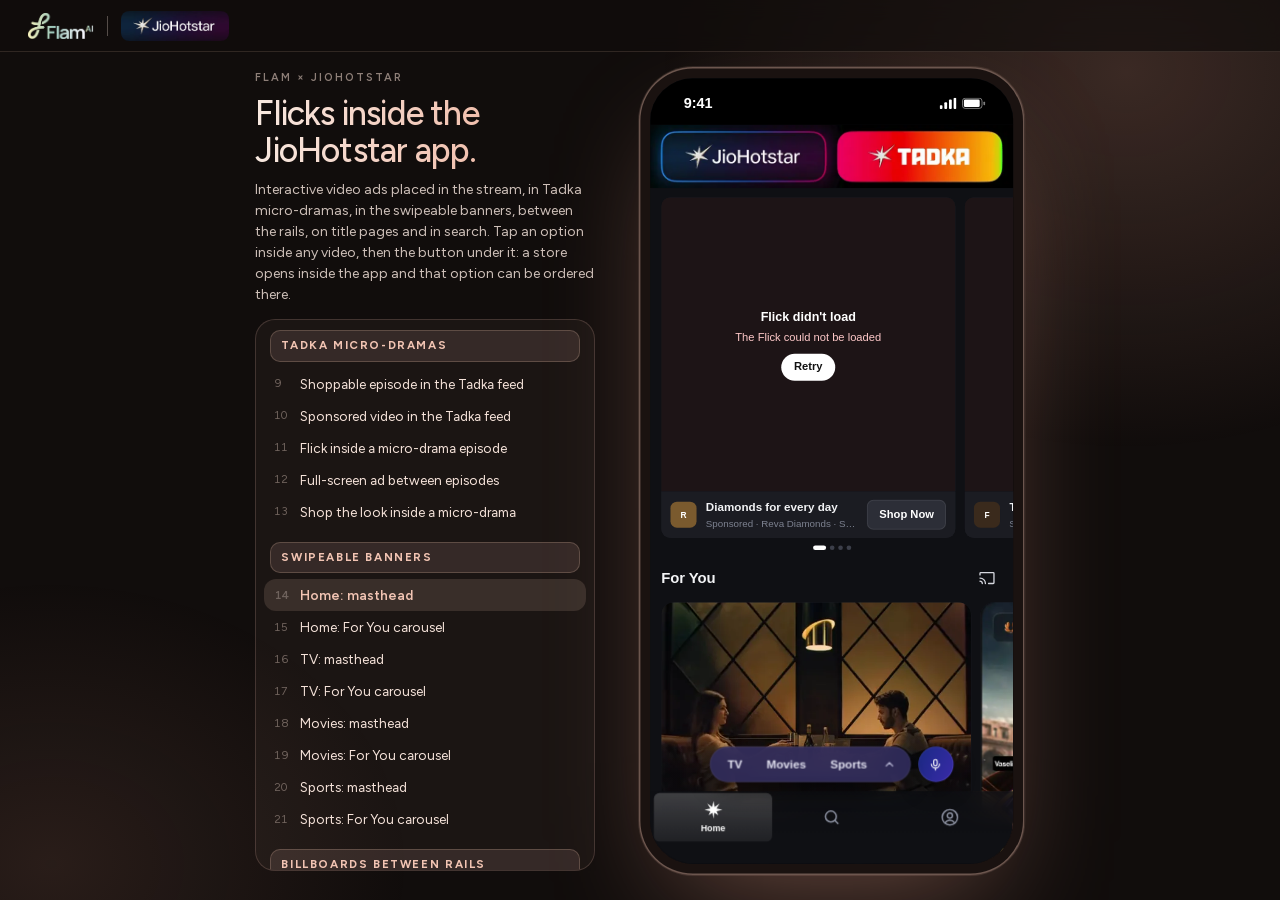
